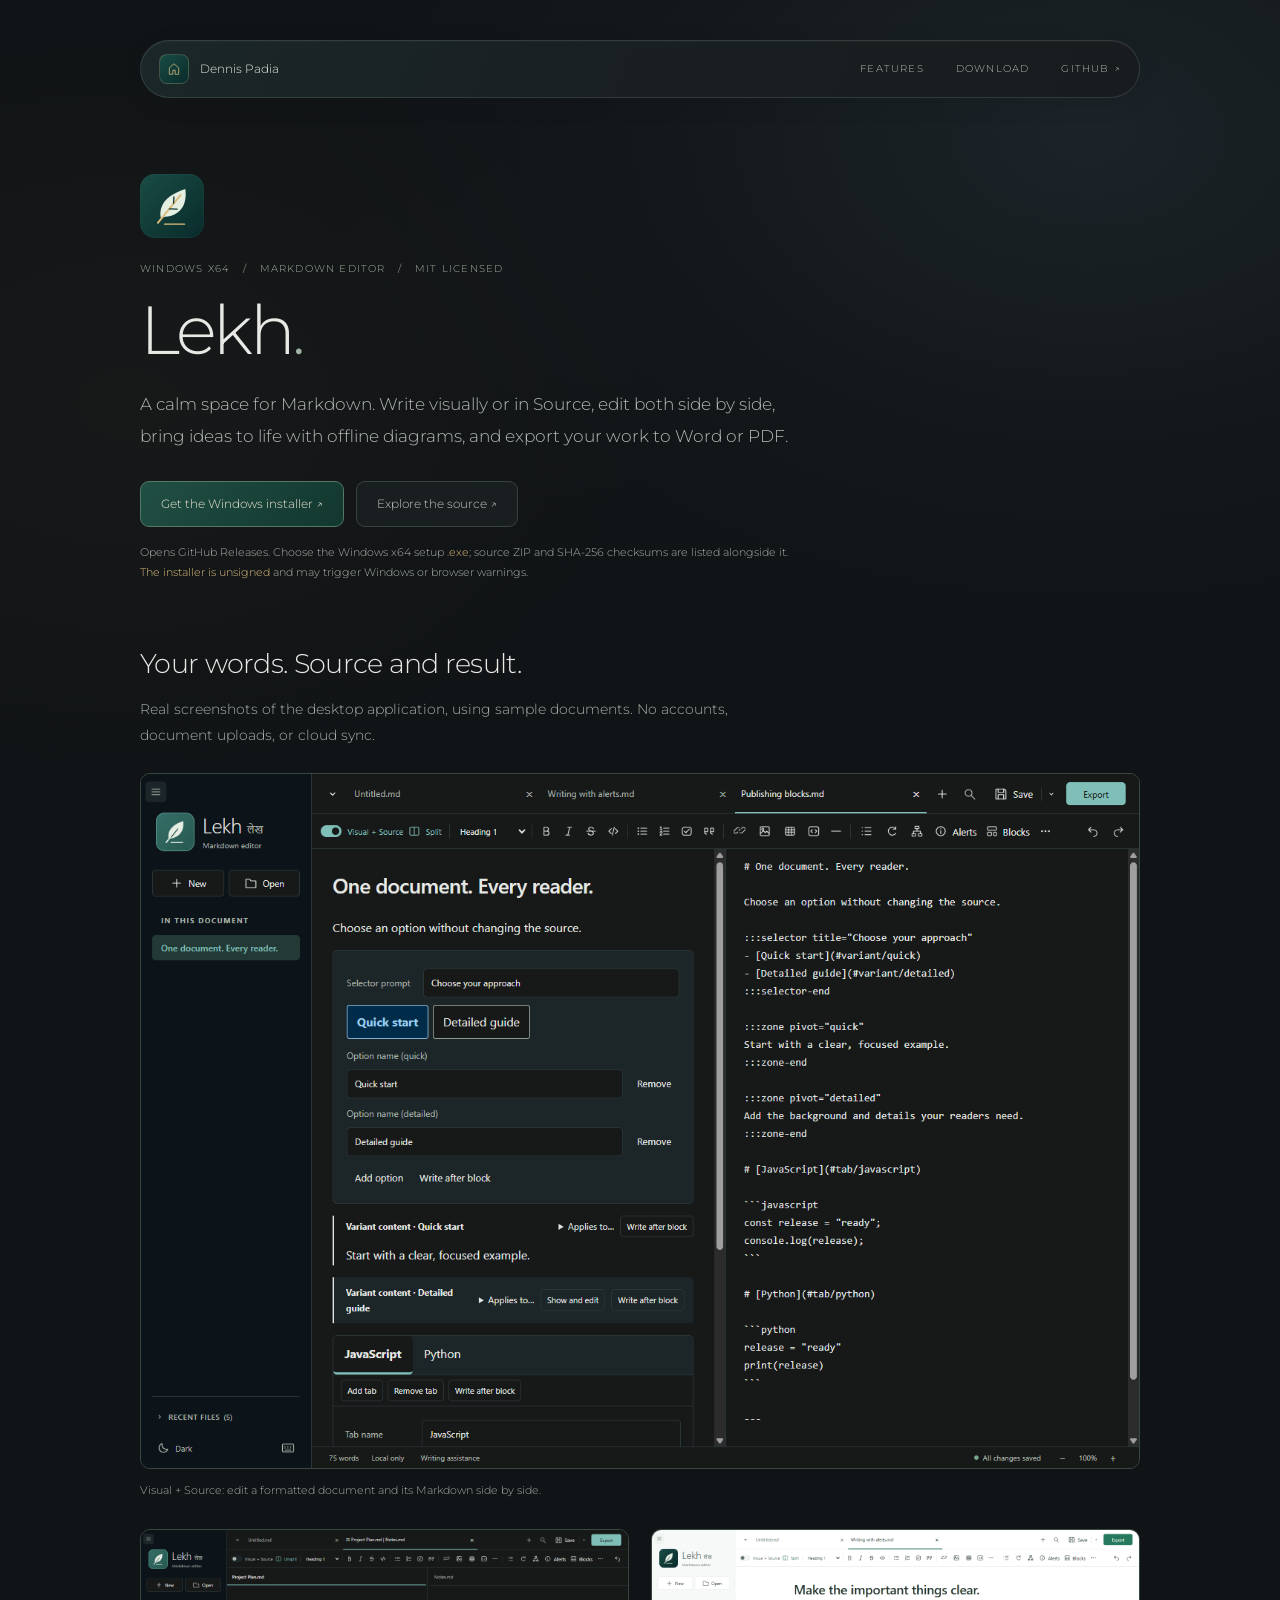
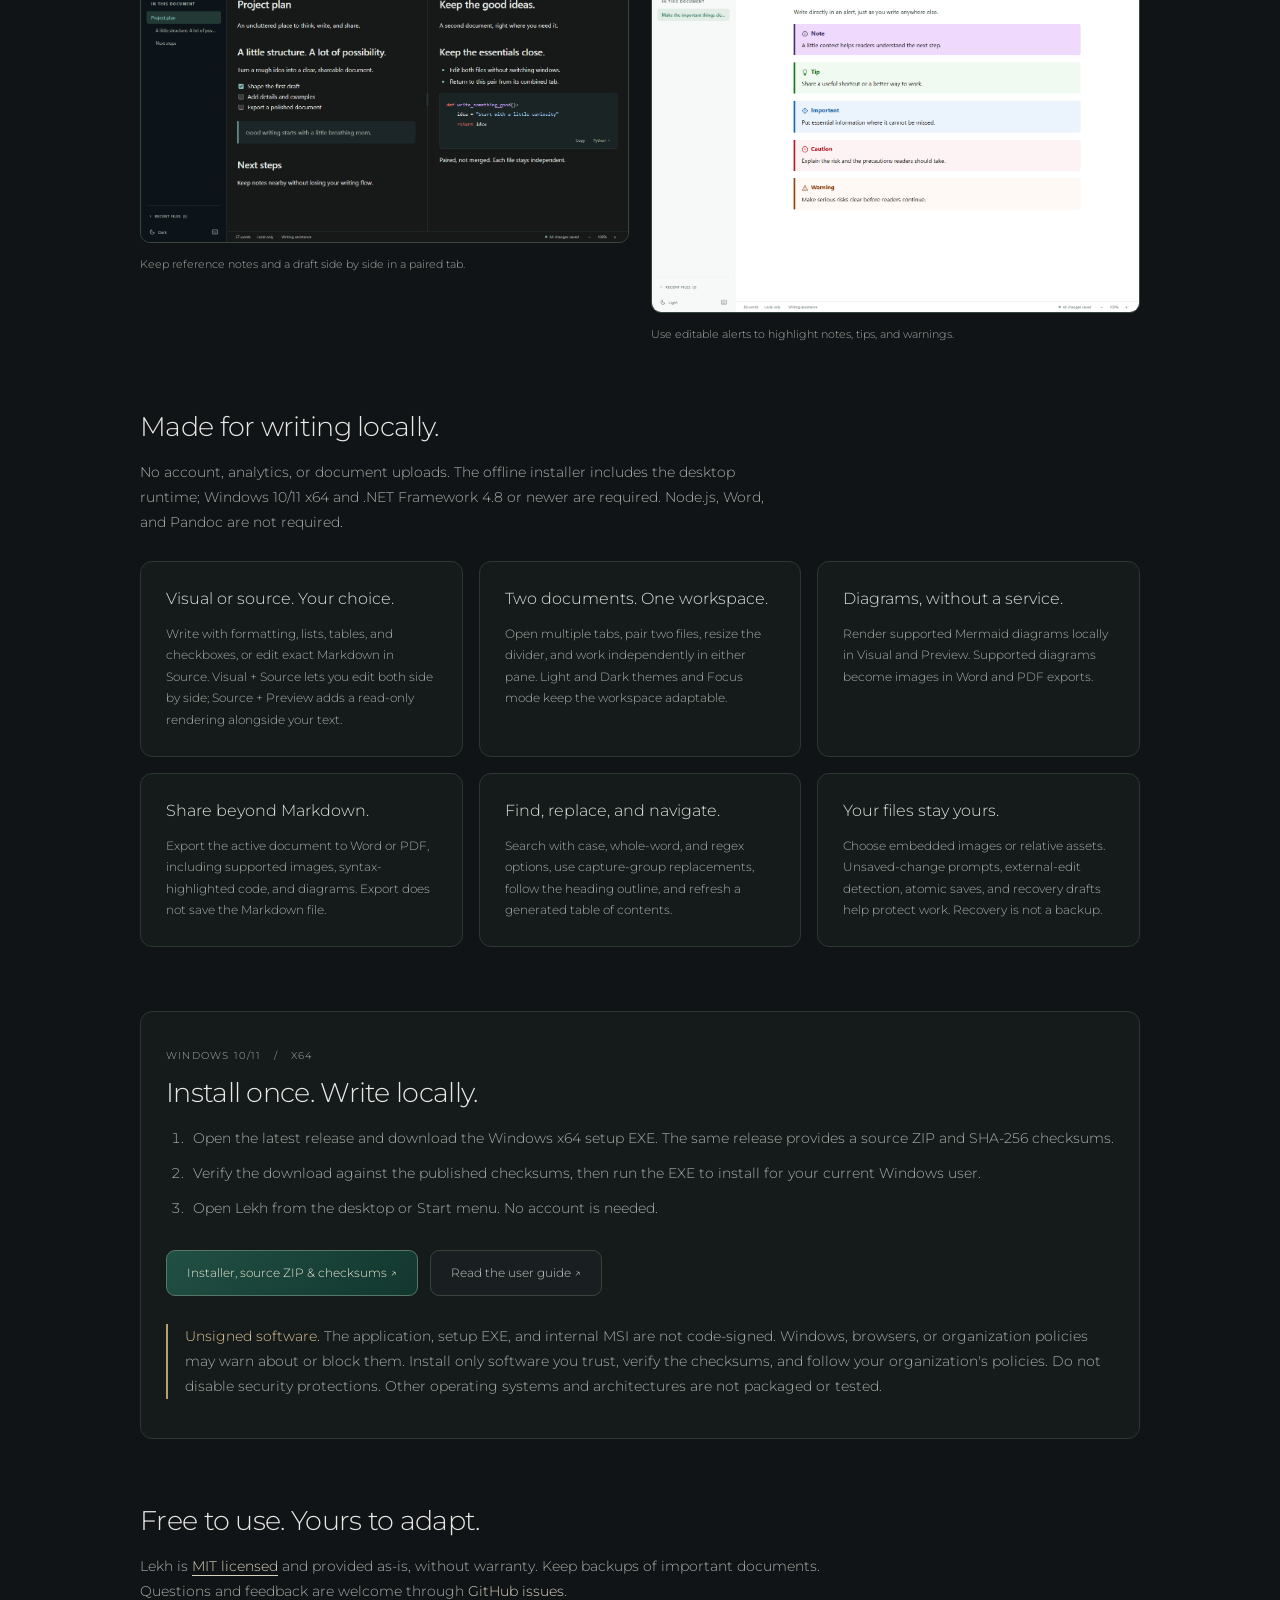
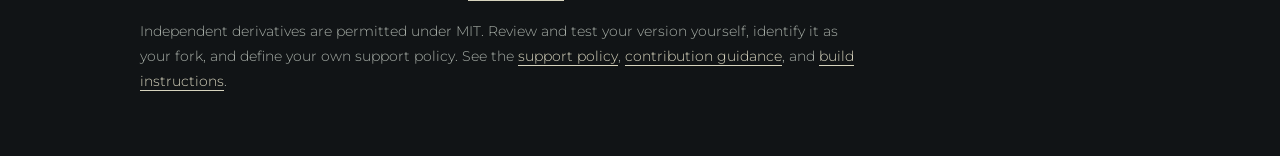
==== site/lekh/index.html @ d18d4d4b "Rename Markdown Studio site to Lekh Co-authored-by: Copilot App <223556219+Copilot@users.noreply.git" ====
<!doctype html>
<html lang="en">
<head>
  <meta charset="utf-8">
  <meta name="viewport" content="width=device-width, initial-scale=1">
  <title>Lekh - Markdown editor for Windows</title>
  <meta name="description" content="A free, local-first Windows Markdown editor with editable Visual + Source, offline Mermaid diagrams, and Word/PDF export. Explore screenshots and downloads.">
  <meta name="theme-color" content="#111416">
  <link rel="canonical" href="https://dennispadia.github.io/lekh/">
  <link rel="icon" href="../assets/lekh.svg" type="image/svg+xml">
  <meta property="og:type" content="website">
  <meta property="og:site_name" content="Dennis Padia">
  <meta property="og:title" content="Lekh - Write locally. See clearly.">
  <meta property="og:description" content="Editable Visual + Source, offline diagrams, and Word/PDF export. Free and MIT licensed. Windows x64; unsigned installer.">
  <meta property="og:url" content="https://dennispadia.github.io/lekh/">
  <meta property="og:image" content="https://dennispadia.github.io/assets/images/publishing-split-dark.png">
  <meta property="og:image:alt" content="Lekh in Dark theme with an editable document beside its Markdown source.">
  <meta property="og:image:width" content="1344">
  <meta property="og:image:height" content="935">
  <meta name="twitter:card" content="summary_large_image">
  <meta name="twitter:title" content="Lekh - Markdown editor">
  <meta name="twitter:description" content="A free Windows Markdown editor with offline diagrams and Word/PDF export. MIT licensed, with feedback welcome through GitHub issues.">
  <meta name="twitter:image" content="https://dennispadia.github.io/assets/images/publishing-split-dark.png">
  <script type="application/ld+json">
  {
    "@context": "https://schema.org",
    "@type": "SoftwareApplication",
    "name": "Lekh - Markdown editor",
    "url": "https://dennispadia.github.io/lekh/",
    "description": "A local-first Windows Markdown editor with editable Visual + Source, offline Mermaid diagrams, and Word/PDF export.",
    "applicationCategory": "UtilitiesApplication",
    "operatingSystem": "Windows 10/11 x64",
    "isAccessibleForFree": true,
    "license": "https://github.com/dennispadia/lekh/blob/main/LICENSE",
    "installUrl": "https://github.com/dennispadia/lekh/releases/latest",
    "screenshot": "https://dennispadia.github.io/assets/images/publishing-split-dark.png",
    "author": { "@type": "Person", "name": "Dennis Padia", "url": "https://dennispadia.github.io/" }
  }
  </script>
  <style>
    @font-face { font-family: Montserrat; font-style: normal; font-weight: 300; font-display: swap; src: url("../assets/fonts/montserrat-300.ttf") format("truetype"); }
    :root { color-scheme: dark; font-family: Montserrat, sans-serif; font-weight: 300; color: #e8e8e5; background: #111416; font-synthesis: none; }
    * { box-sizing: border-box; }
    body { display: flow-root; margin: 0; padding-bottom: 48px; font-size: 14px; line-height: 1.8; background: radial-gradient(ellipse 75% 650px at 85% 4%, #29384070 0%, #1b252b38 45%, transparent 80%), radial-gradient(ellipse 55% 500px at 10% 12%, #6b624610 0%, transparent 75%), #111416; background-repeat: no-repeat; }
    a { color: inherit; text-decoration: none; }
    a:focus-visible { outline: 2px solid #dcbc7d; outline-offset: 5px; border-radius: 3px; }
    .skip-link { position: absolute; top: 8px; left: 8px; padding: 8px 16px; background: #191a1b; transform: translateY(-200%); z-index: 1; }
    .skip-link:focus { transform: none; }
    .wrap { max-width: 1000px; width: calc(100% - 96px); margin-inline: auto; }
    header { margin-top: 40px; height: 58px; display: flex; align-items: center; justify-content: space-between; padding: 0 18px; border: 1px solid #7c91943d; border-radius: 30px; background: linear-gradient(110deg, #1b2728, #191f22 48%, #191c1e); box-shadow: inset 0 1px 0 #e7d6a00a, 0 6px 24px #00000014; line-height: 1.65; }
    .home { display: flex; align-items: center; gap: 11px; font-size: 12px; color: #e4e9e1; }
    .home svg { width: 30px; height: 30px; padding: 7px; color: #dcbc7d; background: linear-gradient(135deg, #194c44, #092b2b); border: 1px solid #bfa57844; border-radius: 8px; }
    nav { display: flex; gap: 32px; }
    nav a { font-size: 10px; font-weight: 300; letter-spacing: 1.2px; text-transform: uppercase; color: #b0b9b1; padding: 7px 0; }
    nav a:hover, .text-link:hover { color: #dcbc7d; }
    .hero { padding-top: 76px; max-width: 800px; }
    .app-mark { width: 64px; height: 64px; display: block; margin-bottom: 22px; }
    .eyebrow { color: #a4b09f; font-size: 10px; letter-spacing: 1.2px; text-transform: uppercase; }
    h1, h2, h3 { font-weight: 300; }
    h1 { font-size: clamp(40px, 6vw, 68px); line-height: 1.12; letter-spacing: -.05em; margin: 14px 0 20px; }
    h1 span { color: #9fb3a7; }
    .lead { max-width: 680px; color: #b2b9b4; font-size: 17px; line-height: 1.9; }
    .actions { display: flex; flex-wrap: wrap; align-items: center; gap: 12px; margin-top: 28px; }
    .button { display: inline-flex; align-items: center; justify-content: center; min-height: 46px; padding: 10px 20px; border: 1px solid #547767; border-radius: 9px; background: linear-gradient(135deg, #214f43, #12372f); color: #eee7d7; font-size: 12px; }
    .button:hover { border-color: #bfa578; }
    .button--secondary { background: #191e20; border-color: #39433e; color: #c1c9c1; }
    .release-note { font-size: 11px; color: #a8afa8; max-width: 650px; margin-top: 16px; }
    .release-note strong { color: #dcbc7d; font-weight: 300; }
    section + section { margin-top: 64px; }
    h2 { font-size: 27px; line-height: 1.3; letter-spacing: -.7px; margin: 0 0 16px; }
    .section-intro { color: #a8afa8; max-width: 650px; margin: 0 0 25px; }
    figure { margin: 0; }
    .screenshot { display: block; width: 100%; height: auto; border: 1px solid #39483f; border-radius: 10px; }
    figcaption { color: #a2aaa3; font-size: 11px; line-height: 1.8; margin-top: 12px; }
    .gallery { display: grid; grid-template-columns: repeat(2, minmax(0, 1fr)); gap: 22px; margin-top: 28px; }
    .features { display: grid; grid-template-columns: repeat(3, minmax(0, 1fr)); gap: 16px; }
    .feature, .download-panel { min-width: 0; padding: 25px; border: 1px solid #2c3732; border-radius: 12px; background: #151a1b; }
    .feature h3 { font-size: 16px; line-height: 1.5; margin: 0 0 12px; color: #d9e3da; }
    .feature p { color: #a8afa8; font-size: 12px; margin: 0; }
    .download-panel p, .download-panel li, .policy p { color: #a8afa8; }
    .download-panel ol { padding-left: 22px; }
    .download-panel li { padding-left: 5px; margin: 10px 0; }
    .text-link { color: #d7d4be; text-decoration: underline; text-underline-offset: 4px; }
    .warning { border-left: 2px solid #b99f6d; padding-left: 17px; margin-top: 28px; }
    .warning strong { color: #dcc593; font-weight: 300; }
    .policy { max-width: 720px; }
    @media (max-width: 800px) {
      .features { grid-template-columns: repeat(2, minmax(0, 1fr)); }
    }
    @media (max-width: 700px) {
      .wrap { width: calc(100% - 40px); }
      header { margin-top: 20px; height: 56px; padding-inline: 10px; gap: 10px; }
      .home { flex-shrink: 0; min-width: 40px; min-height: 44px; justify-content: center; }
      nav { flex: 1; min-width: 0; justify-content: space-between; gap: 8px; }
      nav a { display: inline-flex; align-items: center; min-height: 44px; padding: 0; font-size: 11px; letter-spacing: 0; text-transform: none; white-space: nowrap; }
      .home span { display: none; }
    }
    @media (max-width: 600px) {
      .hero { padding-top: 48px; }
      .app-mark { width: 52px; height: 52px; }
      .lead { font-size: 15px; }
      .actions { align-items: stretch; }
      .button { width: 100%; }
      section + section { margin-top: 48px; }
      h2 { font-size: 24px; }
      .gallery, .features { grid-template-columns: 1fr; }
      .feature, .download-panel { padding: 21px; }
    }
  </style>
</head>
<body>
  <a class="skip-link" href="#main">Skip to content</a>
  <div class="wrap">
    <header>
      <a class="home" href="/" aria-label="Dennis Padia homepage"><svg viewBox="0 0 24 24" fill="none" stroke="currentColor" stroke-width="1.3" aria-hidden="true"><path d="m4 10 8-7 8 7v11h-6v-7h-4v7H4Z"/></svg><span>Dennis Padia</span></a>
      <nav aria-label="Main navigation"><a href="#features">Features</a><a href="#download">Download</a><a href="https://github.com/dennispadia/lekh">GitHub &nearr;</a></nav>
    </header>
    <main id="main">
      <section class="hero" aria-labelledby="product-heading">
        <img class="app-mark" src="../assets/lekh.svg" width="64" height="64" alt="">
        <p class="eyebrow">Windows x64 &nbsp; / &nbsp; Markdown editor &nbsp; / &nbsp; MIT licensed</p>
        <h1 id="product-heading">Lekh<span>.</span></h1>
        <p class="lead">A calm space for Markdown. Write visually or in Source, edit both side by side, bring ideas to life with offline diagrams, and export your work to Word or PDF.</p>
        <div class="actions">
          <a class="button" href="https://github.com/dennispadia/lekh/releases/latest">Get the Windows installer &nearr;</a>
          <a class="button button--secondary" href="https://github.com/dennispadia/lekh">Explore the source &nearr;</a>
        </div>
        <p class="release-note">Opens GitHub Releases. Choose the Windows x64 setup <strong>.exe</strong>; source ZIP and SHA-256 checksums are listed alongside it. <strong>The installer is unsigned</strong> and may trigger Windows or browser warnings.</p>
      </section>
      <section id="screenshots" aria-labelledby="screenshots-heading">
        <h2 id="screenshots-heading">Your words. Source and result.</h2>
        <p class="section-intro">Real screenshots of the desktop application, using sample documents. No accounts, document uploads, or cloud sync.</p>
        <figure>
          <img class="screenshot" src="../assets/images/publishing-split-dark.png" width="1344" height="935" decoding="async" alt="Lekh in Dark theme with editable publishing controls in Visual beside Markdown Source.">
          <figcaption>Visual + Source: edit a formatted document and its Markdown side by side.</figcaption>
        </figure>
        <div class="gallery">
          <figure>
            <img class="screenshot" src="../assets/images/lekh-dark-split.png" width="1304" height="835" loading="lazy" decoding="async" alt="Lekh in Dark theme with two documents in paired panes, including a checklist and a code block.">
            <figcaption>Keep reference notes and a draft side by side in a paired tab.</figcaption>
          </figure>
          <figure>
            <img class="screenshot" src="../assets/images/alerts-light.png" width="1344" height="1055" loading="lazy" decoding="async" alt="Lekh in Light theme showing editable Note, Tip, Important, Caution, and Warning alerts.">
            <figcaption>Use editable alerts to highlight notes, tips, and warnings.</figcaption>
          </figure>
        </div>
      </section>
      <section id="features" aria-labelledby="features-heading">
        <h2 id="features-heading">Made for writing locally.</h2>
        <p class="section-intro">No account, analytics, or document uploads. The offline installer includes the desktop runtime; Windows 10/11 x64 and .NET Framework 4.8 or newer are required. Node.js, Word, and Pandoc are not required.</p>
        <div class="features">
          <article class="feature"><h3>Visual or source. Your choice.</h3><p>Write with formatting, lists, tables, and checkboxes, or edit exact Markdown in Source. Visual + Source lets you edit both side by side; Source + Preview adds a read-only rendering alongside your text.</p></article>
          <article class="feature"><h3>Two documents. One workspace.</h3><p>Open multiple tabs, pair two files, resize the divider, and work independently in either pane. Light and Dark themes and Focus mode keep the workspace adaptable.</p></article>
          <article class="feature"><h3>Diagrams, without a service.</h3><p>Render supported Mermaid diagrams locally in Visual and Preview. Supported diagrams become images in Word and PDF exports.</p></article>
          <article class="feature"><h3>Share beyond Markdown.</h3><p>Export the active document to Word or PDF, including supported images, syntax-highlighted code, and diagrams. Export does not save the Markdown file.</p></article>
          <article class="feature"><h3>Find, replace, and navigate.</h3><p>Search with case, whole-word, and regex options, use capture-group replacements, follow the heading outline, and refresh a generated table of contents.</p></article>
          <article class="feature"><h3>Your files stay yours.</h3><p>Choose embedded images or relative assets. Unsaved-change prompts, external-edit detection, atomic saves, and recovery drafts help protect work. Recovery is not a backup.</p></article>
        </div>
      </section>
      <section id="download" aria-labelledby="download-heading">
        <div class="download-panel">
          <p class="eyebrow">Windows 10/11 &nbsp; / &nbsp; x64</p>
          <h2 id="download-heading">Install once. Write locally.</h2>
          <ol>
            <li>Open the latest release and download the Windows x64 setup EXE. The same release provides a source ZIP and SHA-256 checksums.</li>
            <li>Verify the download against the published checksums, then run the EXE to install for your current Windows user.</li>
            <li>Open Lekh from the desktop or Start menu. No account is needed.</li>
          </ol>
          <div class="actions">
            <a class="button" href="https://github.com/dennispadia/lekh/releases/latest">Installer, source ZIP &amp; checksums &nearr;</a>
            <a class="button button--secondary" href="https://github.com/dennispadia/lekh/blob/main/docs/USER_GUIDE.md">Read the user guide &nearr;</a>
          </div>
          <p class="warning"><strong>Unsigned software.</strong> The application, setup EXE, and internal MSI are not code-signed. Windows, browsers, or organization policies may warn about or block them. Install only software you trust, verify the checksums, and follow your organization's policies. Do not disable security protections. Other operating systems and architectures are not packaged or tested.</p>
        </div>
      </section>
      <section class="policy" aria-labelledby="policy-heading">
        <h2 id="policy-heading">Free to use. Yours to adapt.</h2>
        <p>Lekh is <a class="text-link" href="https://github.com/dennispadia/lekh/blob/main/LICENSE">MIT licensed</a> and provided as-is, without warranty. Keep backups of important documents. Questions and feedback are welcome through <a class="text-link" href="https://github.com/dennispadia/lekh/issues">GitHub issues</a>.</p>
        <p>Independent derivatives are permitted under MIT. Review and test your version yourself, identify it as your fork, and define your own support policy. See the <a class="text-link" href="https://github.com/dennispadia/lekh/blob/main/SUPPORT.md">support policy</a>, <a class="text-link" href="https://github.com/dennispadia/lekh/blob/main/CONTRIBUTING.md">contribution guidance</a>, and <a class="text-link" href="https://github.com/dennispadia/lekh/blob/main/docs/BUILDING.md">build instructions</a>.</p>
      </section>
    </main>
  </div>
</body>
</html>
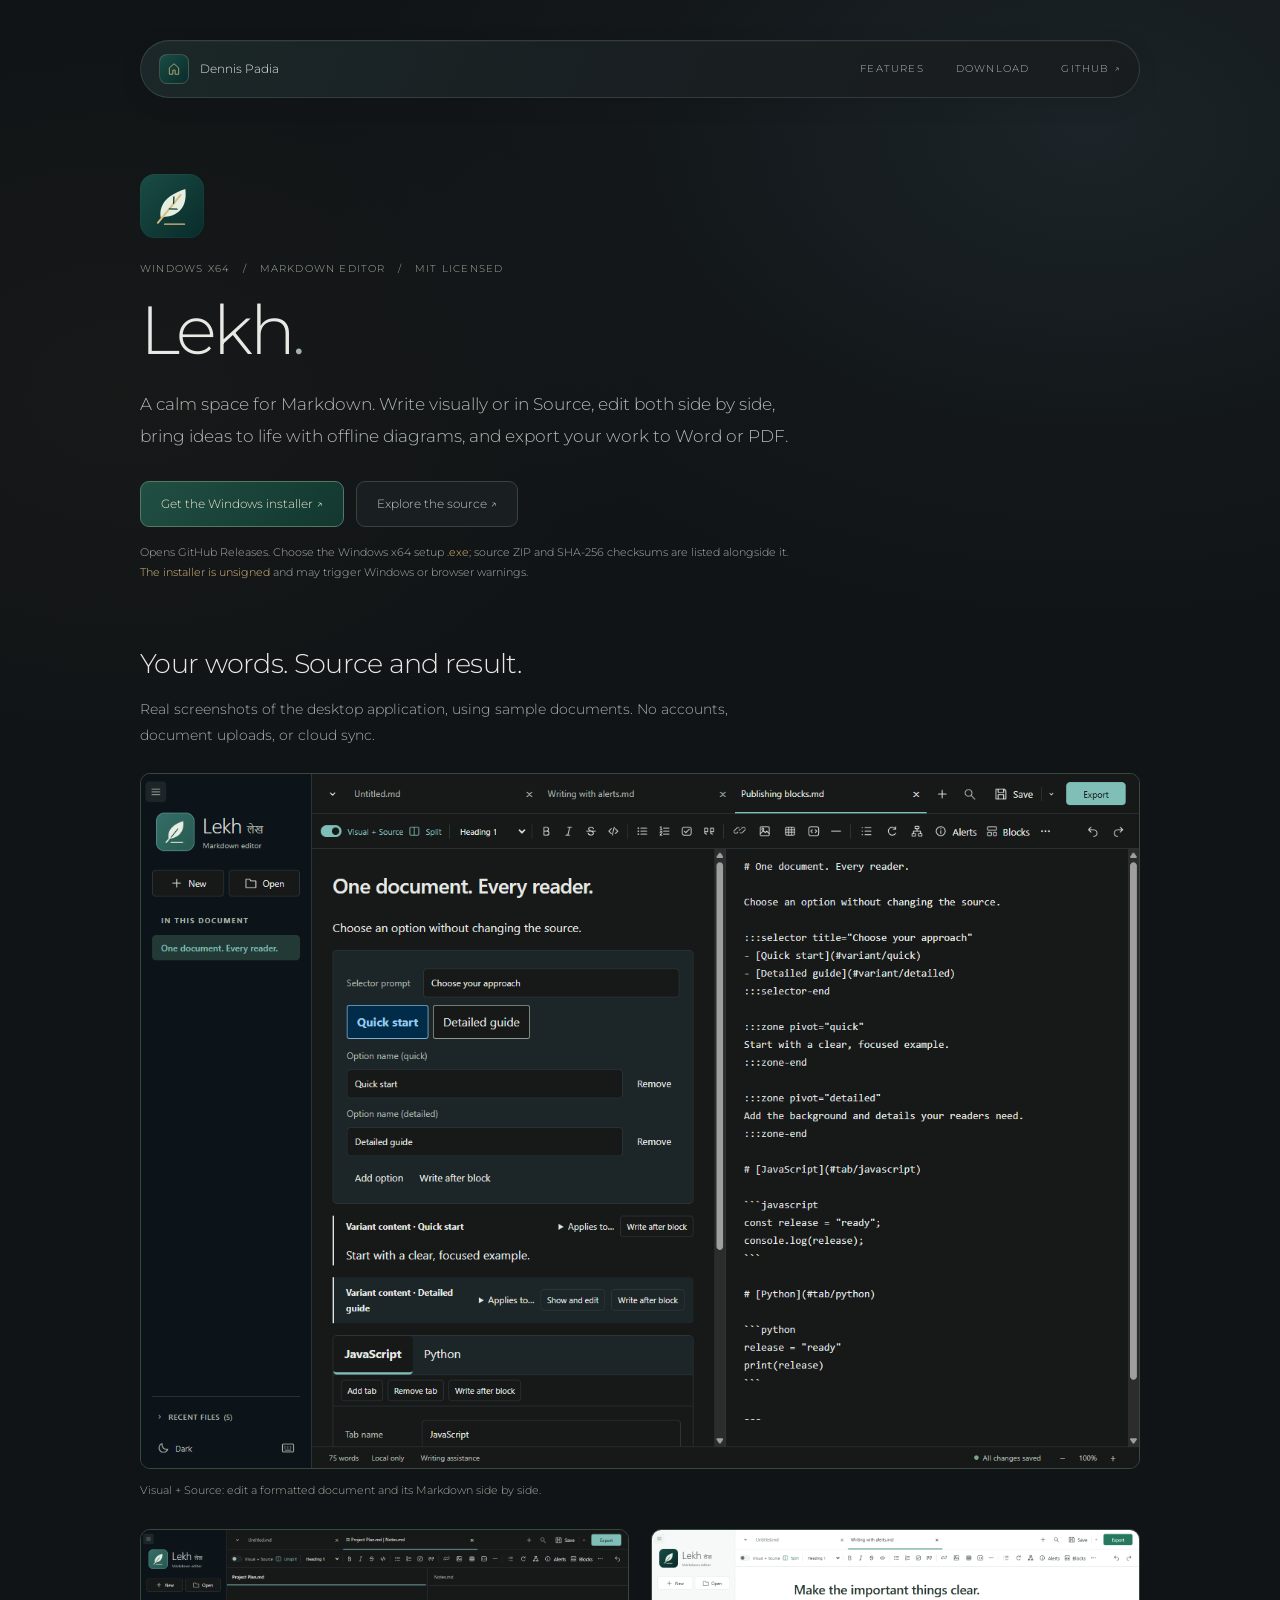
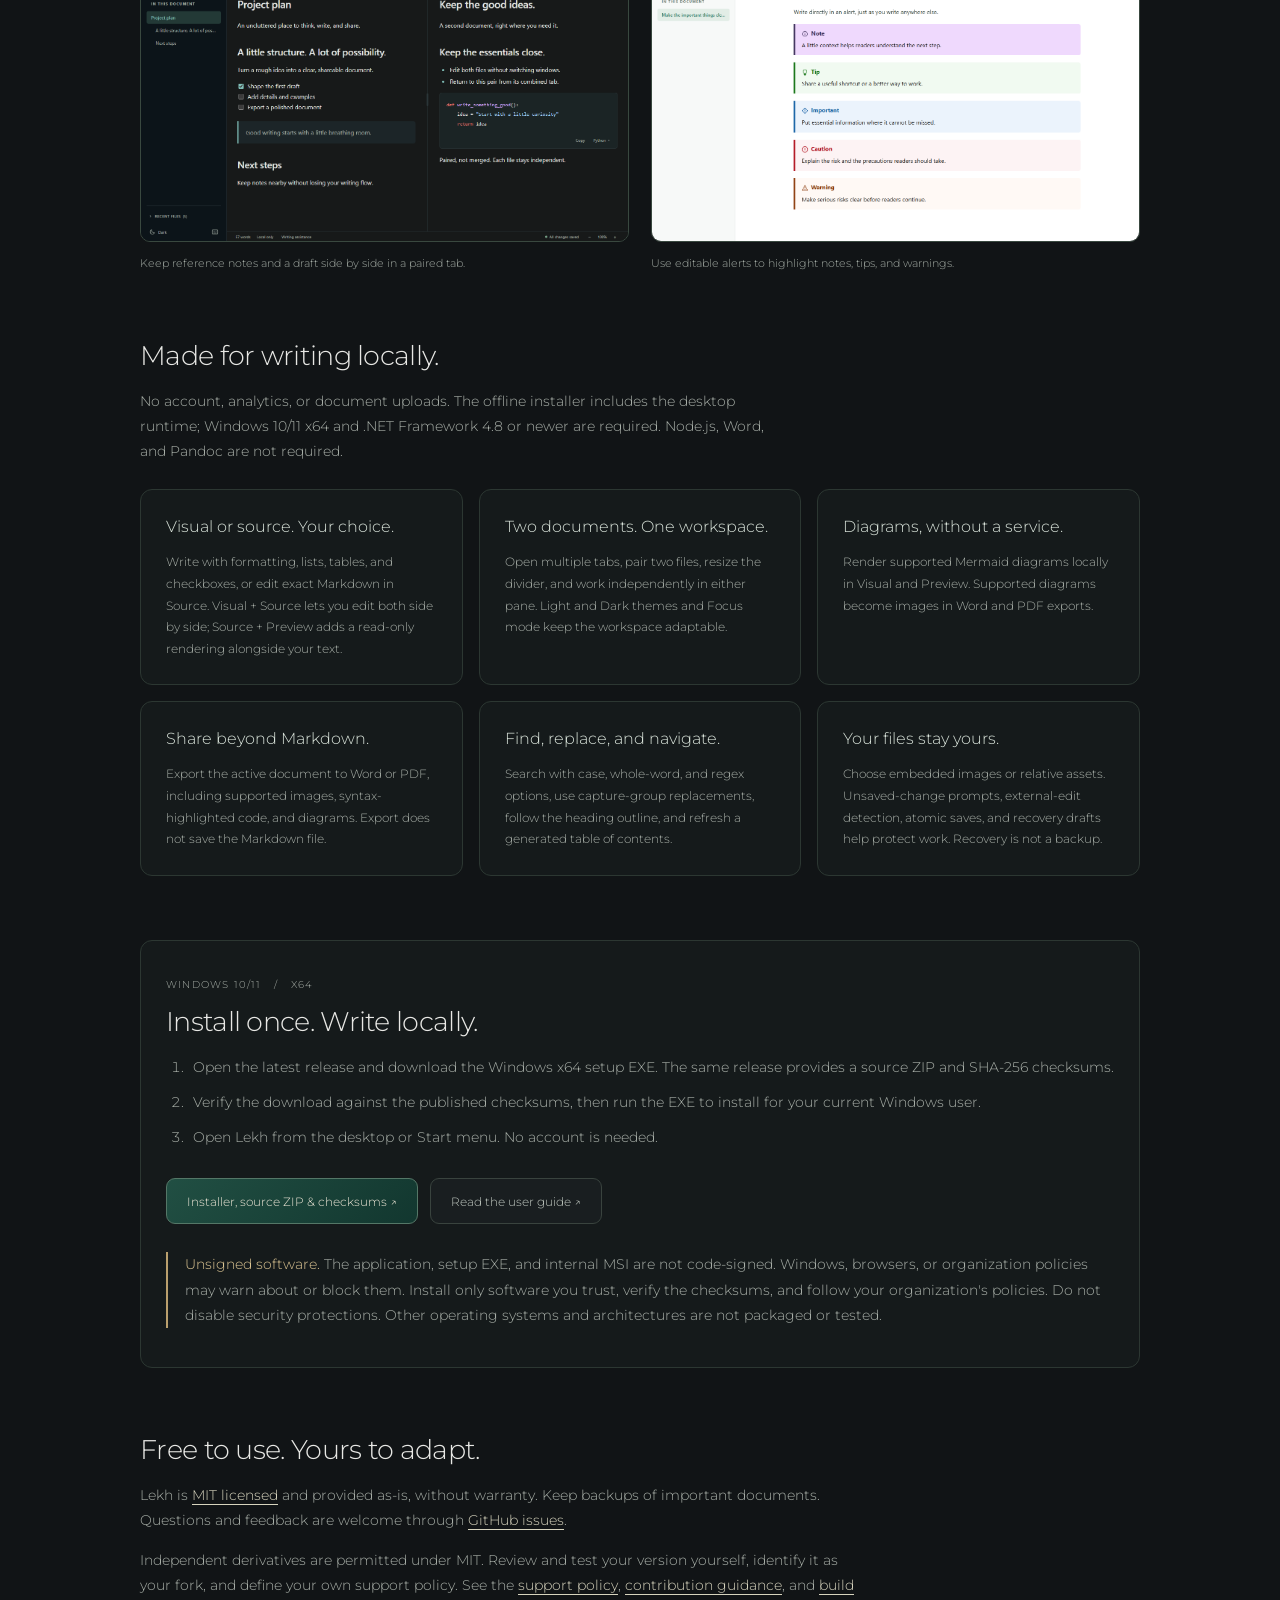
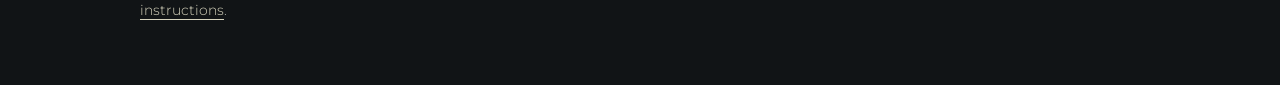
==== commit d946e365: "Align Lekh gallery screenshots Co-authored-by: Copilot App <223556219+Copilot@users.noreply.github.c" ====
--- a/site/lekh/index.html
+++ b/site/lekh/index.html
@@ -73,6 +73,7 @@
     .screenshot { display: block; width: 100%; height: auto; border: 1px solid #39483f; border-radius: 10px; }
     figcaption { color: #a2aaa3; font-size: 11px; line-height: 1.8; margin-top: 12px; }
     .gallery { display: grid; grid-template-columns: repeat(2, minmax(0, 1fr)); gap: 22px; margin-top: 28px; }
+    .gallery .screenshot { aspect-ratio: 1304 / 835; object-fit: cover; object-position: top left; }
     .features { display: grid; grid-template-columns: repeat(3, minmax(0, 1fr)); gap: 16px; }
     .feature, .download-panel { min-width: 0; padding: 25px; border: 1px solid #2c3732; border-radius: 12px; background: #151a1b; }
     .feature h3 { font-size: 16px; line-height: 1.5; margin: 0 0 12px; color: #d9e3da; }
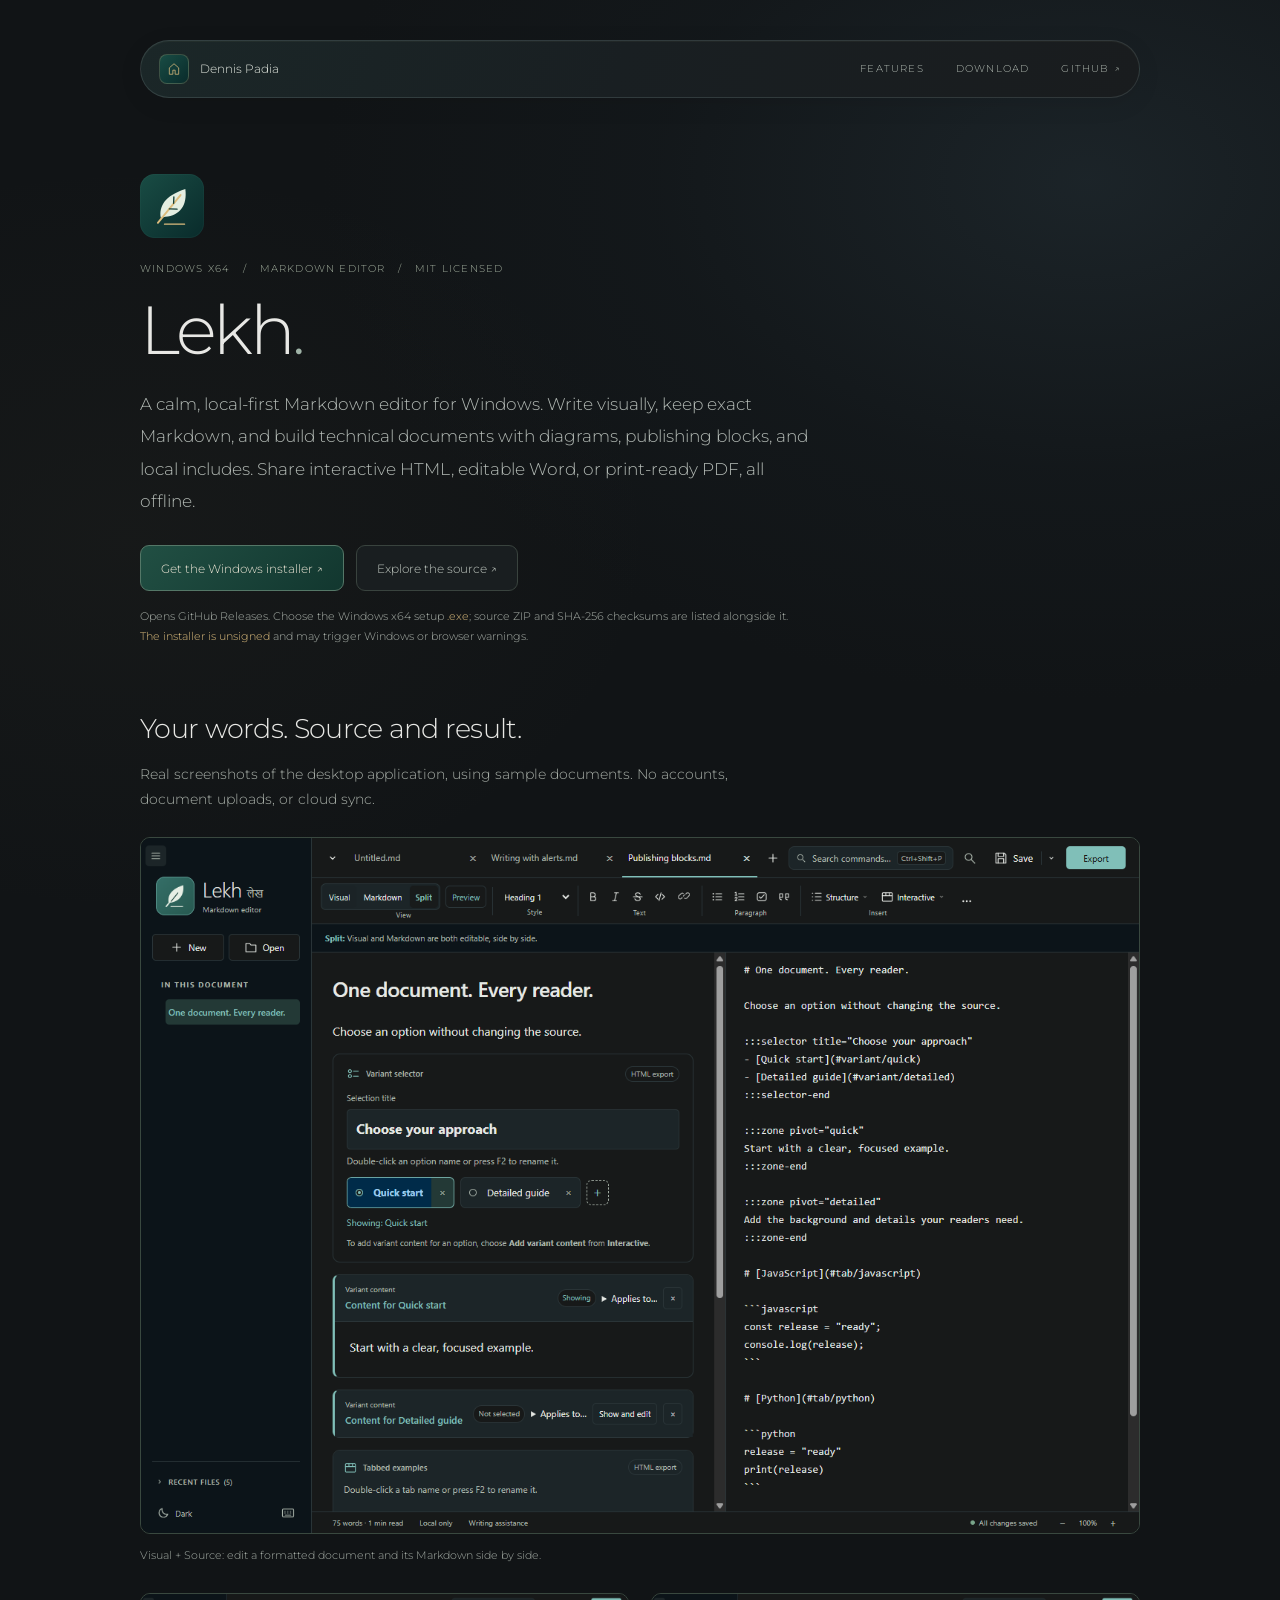
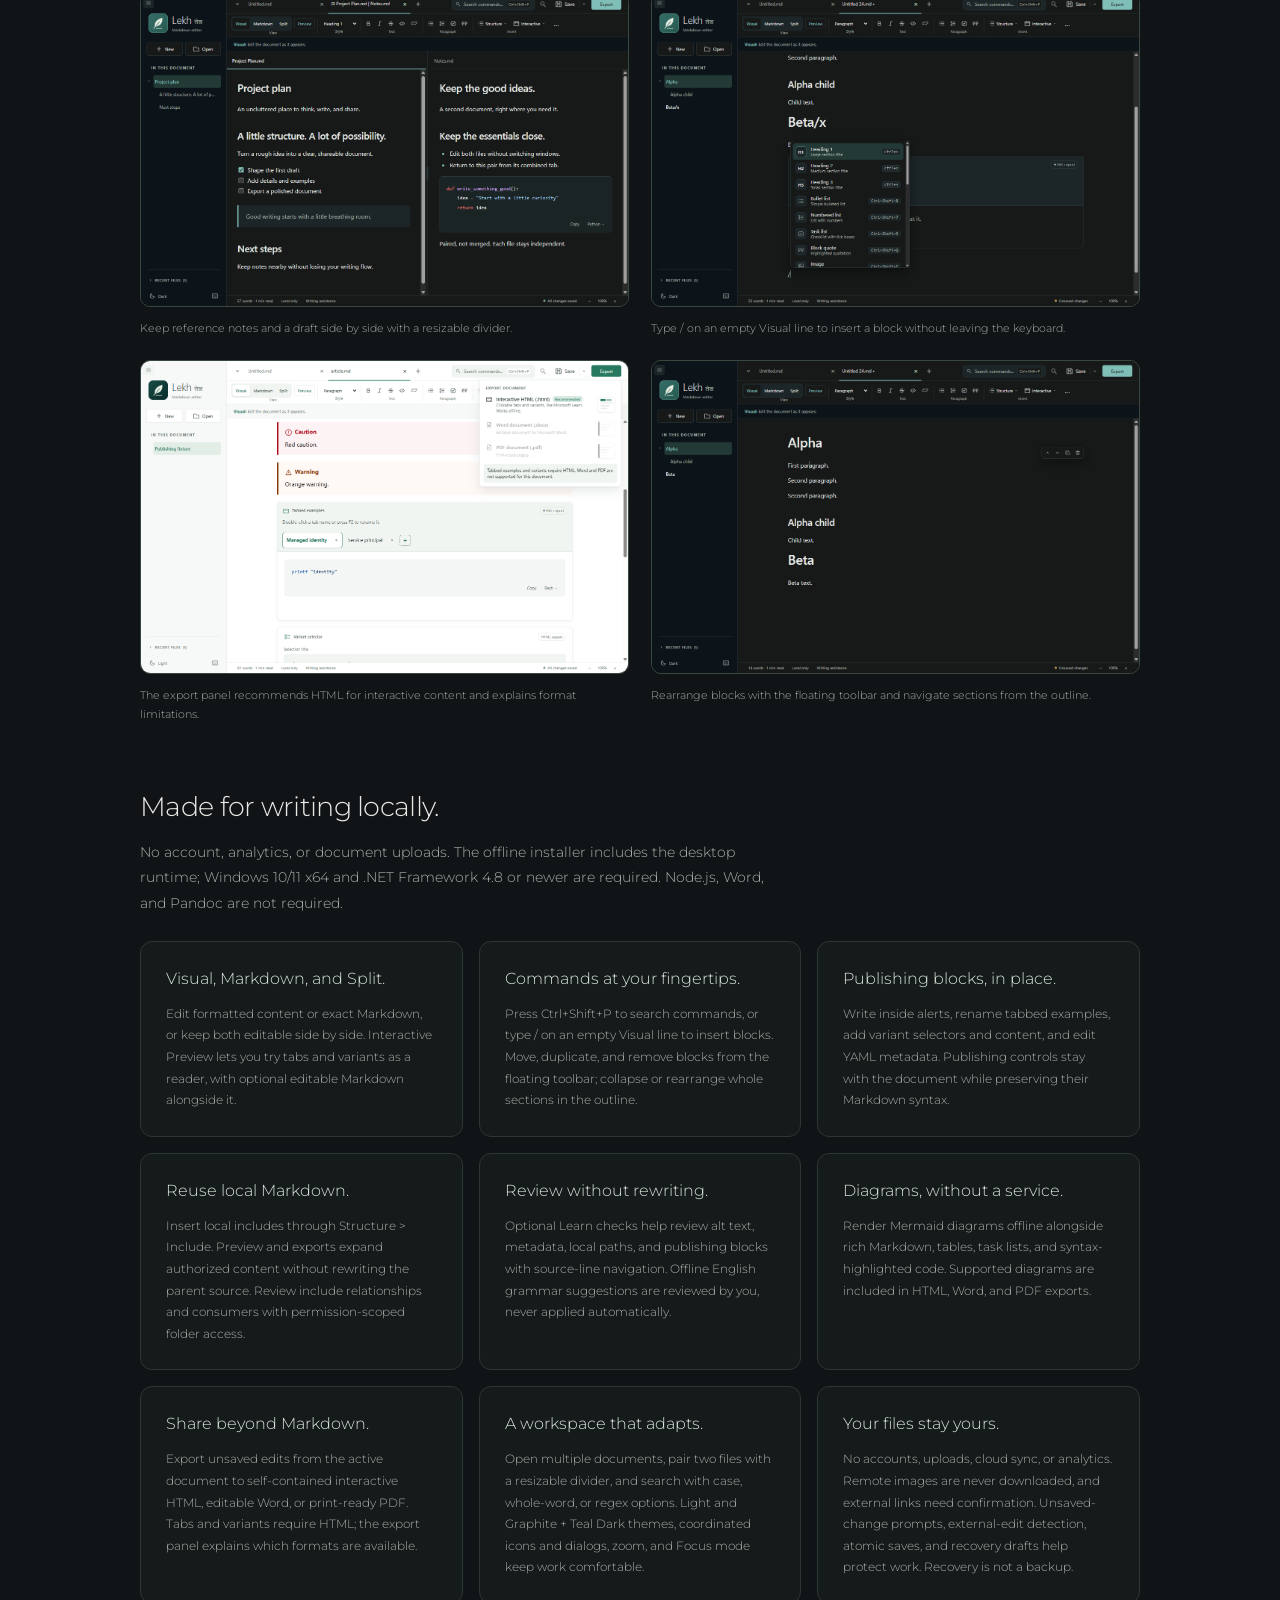
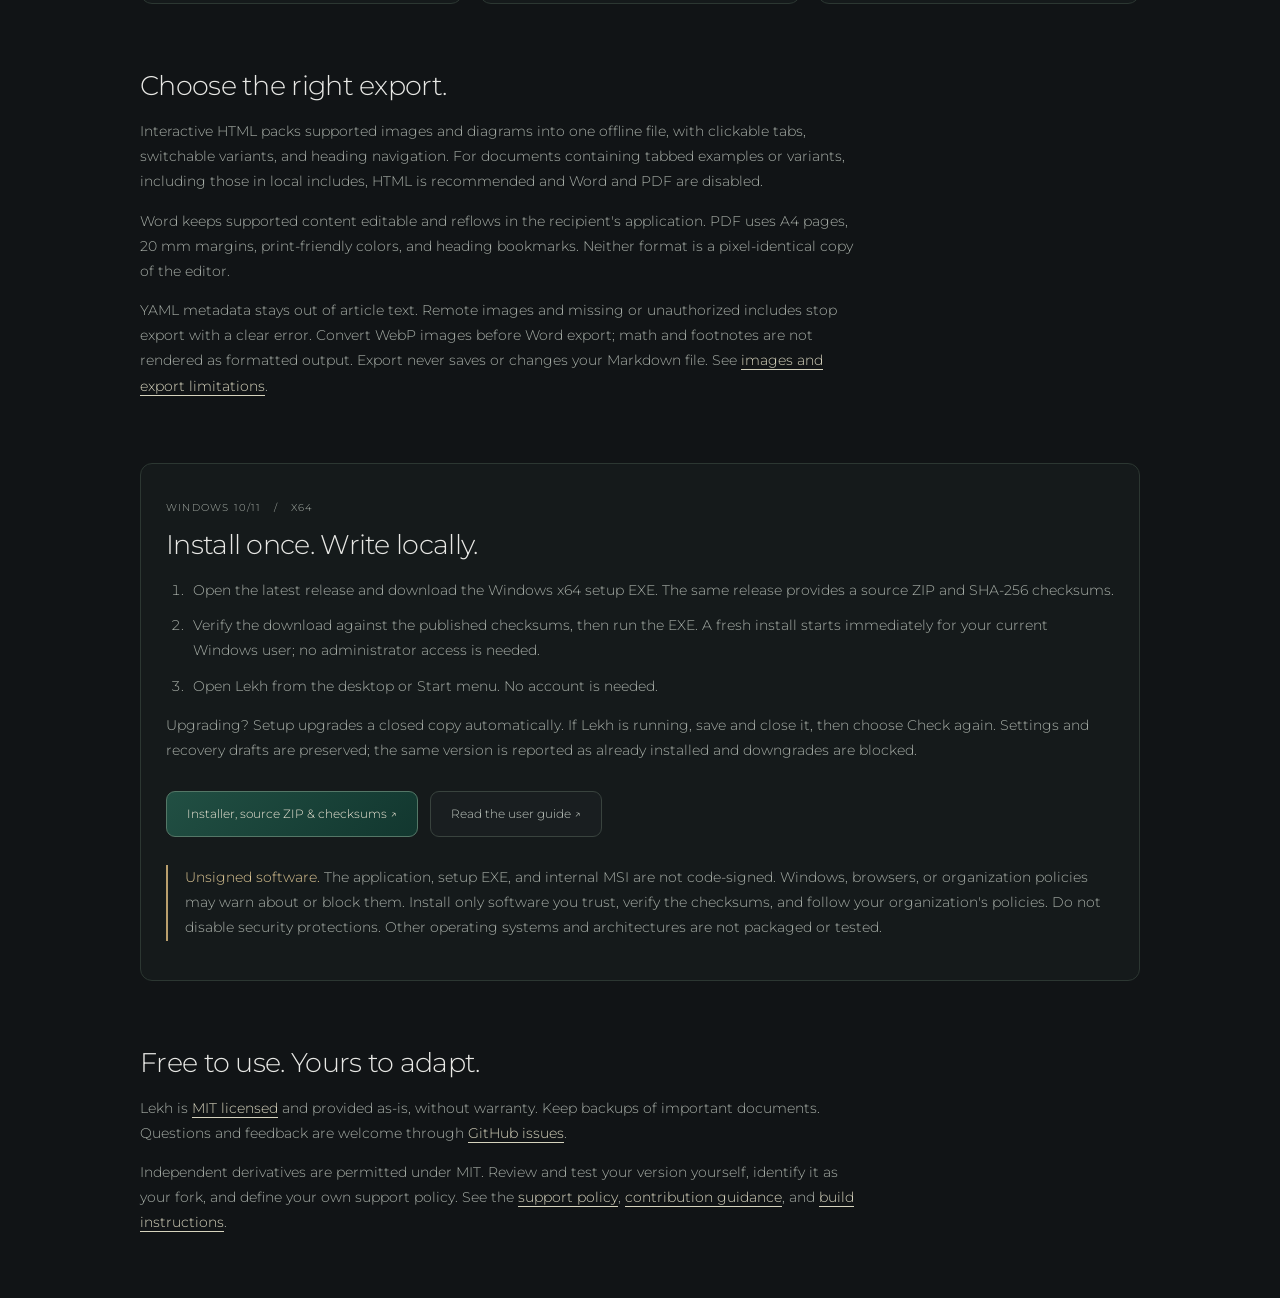
==== commit a222766b: "Refresh Lekh features and screenshots from latest release Co-authored-by: Copilot App <223556219+Cop" ====
--- a/site/lekh/index.html
+++ b/site/lekh/index.html
@@ -4,14 +4,14 @@
   <meta charset="utf-8">
   <meta name="viewport" content="width=device-width, initial-scale=1">
   <title>Lekh - Markdown editor for Windows</title>
-  <meta name="description" content="A free, local-first Windows Markdown editor with editable Visual + Source, offline Mermaid diagrams, and Word/PDF export. Explore screenshots and downloads.">
+  <meta name="description" content="A free, local-first Markdown editor for Windows. Write visually, use publishing blocks and local includes, and export interactive HTML, Word, or PDF offline.">
   <meta name="theme-color" content="#111416">
   <link rel="canonical" href="https://dennispadia.github.io/lekh/">
   <link rel="icon" href="../assets/lekh.svg" type="image/svg+xml">
   <meta property="og:type" content="website">
   <meta property="og:site_name" content="Dennis Padia">
   <meta property="og:title" content="Lekh - Write locally. See clearly.">
-  <meta property="og:description" content="Editable Visual + Source, offline diagrams, and Word/PDF export. Free and MIT licensed. Windows x64; unsigned installer.">
+  <meta property="og:description" content="Visual and Markdown editing, publishing blocks, local includes, and interactive HTML, Word, or PDF export. Free and offline. Windows x64; unsigned installer.">
   <meta property="og:url" content="https://dennispadia.github.io/lekh/">
   <meta property="og:image" content="https://dennispadia.github.io/assets/images/publishing-split-dark.png">
   <meta property="og:image:alt" content="Lekh in Dark theme with an editable document beside its Markdown source.">
@@ -19,7 +19,7 @@
   <meta property="og:image:height" content="935">
   <meta name="twitter:card" content="summary_large_image">
   <meta name="twitter:title" content="Lekh - Markdown editor">
-  <meta name="twitter:description" content="A free Windows Markdown editor with offline diagrams and Word/PDF export. MIT licensed, with feedback welcome through GitHub issues.">
+  <meta name="twitter:description" content="Write visually, keep exact Markdown, and export interactive HTML, Word, or PDF offline. Free and MIT licensed, with feedback welcome through GitHub issues.">
   <meta name="twitter:image" content="https://dennispadia.github.io/assets/images/publishing-split-dark.png">
   <script type="application/ld+json">
   {
@@ -27,7 +27,7 @@
     "@type": "SoftwareApplication",
     "name": "Lekh - Markdown editor",
     "url": "https://dennispadia.github.io/lekh/",
-    "description": "A local-first Windows Markdown editor with editable Visual + Source, offline Mermaid diagrams, and Word/PDF export.",
+    "description": "A local-first Windows Markdown editor with Visual and Markdown editing, publishing blocks, local includes, offline Mermaid diagrams, and interactive HTML, Word, or PDF export.",
     "applicationCategory": "UtilitiesApplication",
     "operatingSystem": "Windows 10/11 x64",
     "isAccessibleForFree": true,
@@ -121,7 +121,7 @@
         <img class="app-mark" src="../assets/lekh.svg" width="64" height="64" alt="">
         <p class="eyebrow">Windows x64 &nbsp; / &nbsp; Markdown editor &nbsp; / &nbsp; MIT licensed</p>
         <h1 id="product-heading">Lekh<span>.</span></h1>
-        <p class="lead">A calm space for Markdown. Write visually or in Source, edit both side by side, bring ideas to life with offline diagrams, and export your work to Word or PDF.</p>
+        <p class="lead">A calm, local-first Markdown editor for Windows. Write visually, keep exact Markdown, and build technical documents with diagrams, publishing blocks, and local includes. Share interactive HTML, editable Word, or print-ready PDF, all offline.</p>
         <div class="actions">
           <a class="button" href="https://github.com/dennispadia/lekh/releases/latest">Get the Windows installer &nearr;</a>
           <a class="button button--secondary" href="https://github.com/dennispadia/lekh">Explore the source &nearr;</a>
@@ -138,11 +138,19 @@
         <div class="gallery">
           <figure>
             <img class="screenshot" src="../assets/images/lekh-dark-split.png" width="1304" height="835" loading="lazy" decoding="async" alt="Lekh in Dark theme with two documents in paired panes, including a checklist and a code block.">
-            <figcaption>Keep reference notes and a draft side by side in a paired tab.</figcaption>
-          </figure>
-          <figure>
-            <img class="screenshot" src="../assets/images/alerts-light.png" width="1344" height="1055" loading="lazy" decoding="async" alt="Lekh in Light theme showing editable Note, Tip, Important, Caution, and Warning alerts.">
-            <figcaption>Use editable alerts to highlight notes, tips, and warnings.</figcaption>
+            <figcaption>Keep reference notes and a draft side by side with a resizable divider.</figcaption>
+          </figure>
+          <figure>
+            <img class="screenshot" src="../assets/images/slash-menu.png" width="1304" height="835" loading="lazy" decoding="async" alt="Lekh in Dark theme with the slash menu open, showing headings, lists, and block descriptions.">
+            <figcaption>Type / on an empty Visual line to insert a block without leaving the keyboard.</figcaption>
+          </figure>
+          <figure>
+            <img class="screenshot" src="../assets/images/export-panel.png" width="1304" height="835" loading="lazy" decoding="async" alt="Lekh in Light theme recommending interactive HTML and disabling Word and PDF for a document with tabbed examples and variants.">
+            <figcaption>The export panel recommends HTML for interactive content and explains format limitations.</figcaption>
+          </figure>
+          <figure>
+            <img class="screenshot" src="../assets/images/block-toolbar.png" width="1304" height="835" loading="lazy" decoding="async" alt="Lekh in Dark theme with a floating move, duplicate, and remove toolbar beside a paragraph and a collapsible heading outline.">
+            <figcaption>Rearrange blocks with the floating toolbar and navigate sections from the outline.</figcaption>
           </figure>
         </div>
       </section>
@@ -150,13 +158,22 @@
         <h2 id="features-heading">Made for writing locally.</h2>
         <p class="section-intro">No account, analytics, or document uploads. The offline installer includes the desktop runtime; Windows 10/11 x64 and .NET Framework 4.8 or newer are required. Node.js, Word, and Pandoc are not required.</p>
         <div class="features">
-          <article class="feature"><h3>Visual or source. Your choice.</h3><p>Write with formatting, lists, tables, and checkboxes, or edit exact Markdown in Source. Visual + Source lets you edit both side by side; Source + Preview adds a read-only rendering alongside your text.</p></article>
-          <article class="feature"><h3>Two documents. One workspace.</h3><p>Open multiple tabs, pair two files, resize the divider, and work independently in either pane. Light and Dark themes and Focus mode keep the workspace adaptable.</p></article>
-          <article class="feature"><h3>Diagrams, without a service.</h3><p>Render supported Mermaid diagrams locally in Visual and Preview. Supported diagrams become images in Word and PDF exports.</p></article>
-          <article class="feature"><h3>Share beyond Markdown.</h3><p>Export the active document to Word or PDF, including supported images, syntax-highlighted code, and diagrams. Export does not save the Markdown file.</p></article>
-          <article class="feature"><h3>Find, replace, and navigate.</h3><p>Search with case, whole-word, and regex options, use capture-group replacements, follow the heading outline, and refresh a generated table of contents.</p></article>
-          <article class="feature"><h3>Your files stay yours.</h3><p>Choose embedded images or relative assets. Unsaved-change prompts, external-edit detection, atomic saves, and recovery drafts help protect work. Recovery is not a backup.</p></article>
-        </div>
+          <article class="feature"><h3>Visual, Markdown, and Split.</h3><p>Edit formatted content or exact Markdown, or keep both editable side by side. Interactive Preview lets you try tabs and variants as a reader, with optional editable Markdown alongside it.</p></article>
+          <article class="feature"><h3>Commands at your fingertips.</h3><p>Press Ctrl+Shift+P to search commands, or type / on an empty Visual line to insert blocks. Move, duplicate, and remove blocks from the floating toolbar; collapse or rearrange whole sections in the outline.</p></article>
+          <article class="feature"><h3>Publishing blocks, in place.</h3><p>Write inside alerts, rename tabbed examples, add variant selectors and content, and edit YAML metadata. Publishing controls stay with the document while preserving their Markdown syntax.</p></article>
+          <article class="feature"><h3>Reuse local Markdown.</h3><p>Insert local includes through Structure &gt; Include. Preview and exports expand authorized content without rewriting the parent source. Review include relationships and consumers with permission-scoped folder access.</p></article>
+          <article class="feature"><h3>Review without rewriting.</h3><p>Optional Learn checks help review alt text, metadata, local paths, and publishing blocks with source-line navigation. Offline English grammar suggestions are reviewed by you, never applied automatically.</p></article>
+          <article class="feature"><h3>Diagrams, without a service.</h3><p>Render Mermaid diagrams offline alongside rich Markdown, tables, task lists, and syntax-highlighted code. Supported diagrams are included in HTML, Word, and PDF exports.</p></article>
+          <article class="feature"><h3>Share beyond Markdown.</h3><p>Export unsaved edits from the active document to self-contained interactive HTML, editable Word, or print-ready PDF. Tabs and variants require HTML; the export panel explains which formats are available.</p></article>
+          <article class="feature"><h3>A workspace that adapts.</h3><p>Open multiple documents, pair two files with a resizable divider, and search with case, whole-word, or regex options. Light and Graphite + Teal Dark themes, coordinated icons and dialogs, zoom, and Focus mode keep work comfortable.</p></article>
+          <article class="feature"><h3>Your files stay yours.</h3><p>No accounts, uploads, cloud sync, or analytics. Remote images are never downloaded, and external links need confirmation. Unsaved-change prompts, external-edit detection, atomic saves, and recovery drafts help protect work. Recovery is not a backup.</p></article>
+        </div>
+      </section>
+      <section class="policy" id="exports" aria-labelledby="exports-heading">
+        <h2 id="exports-heading">Choose the right export.</h2>
+        <p><strong>Interactive HTML</strong> packs supported images and diagrams into one offline file, with clickable tabs, switchable variants, and heading navigation. For documents containing tabbed examples or variants, including those in local includes, HTML is recommended and Word and PDF are disabled.</p>
+        <p><strong>Word</strong> keeps supported content editable and reflows in the recipient's application. <strong>PDF</strong> uses A4 pages, 20 mm margins, print-friendly colors, and heading bookmarks. Neither format is a pixel-identical copy of the editor.</p>
+        <p>YAML metadata stays out of article text. Remote images and missing or unauthorized includes stop export with a clear error. Convert WebP images before Word export; math and footnotes are not rendered as formatted output. Export never saves or changes your Markdown file. See <a class="text-link" href="https://github.com/dennispadia/lekh/blob/main/docs/USER_GUIDE.md#images-and-exports">images and export limitations</a>.</p>
       </section>
       <section id="download" aria-labelledby="download-heading">
         <div class="download-panel">
@@ -164,9 +181,10 @@
           <h2 id="download-heading">Install once. Write locally.</h2>
           <ol>
             <li>Open the latest release and download the Windows x64 setup EXE. The same release provides a source ZIP and SHA-256 checksums.</li>
-            <li>Verify the download against the published checksums, then run the EXE to install for your current Windows user.</li>
+            <li>Verify the download against the published checksums, then run the EXE. A fresh install starts immediately for your current Windows user; no administrator access is needed.</li>
             <li>Open Lekh from the desktop or Start menu. No account is needed.</li>
           </ol>
+          <p>Upgrading? Setup upgrades a closed copy automatically. If Lekh is running, save and close it, then choose <strong>Check again</strong>. Settings and recovery drafts are preserved; the same version is reported as already installed and downgrades are blocked.</p>
           <div class="actions">
             <a class="button" href="https://github.com/dennispadia/lekh/releases/latest">Installer, source ZIP &amp; checksums &nearr;</a>
             <a class="button button--secondary" href="https://github.com/dennispadia/lekh/blob/main/docs/USER_GUIDE.md">Read the user guide &nearr;</a>
